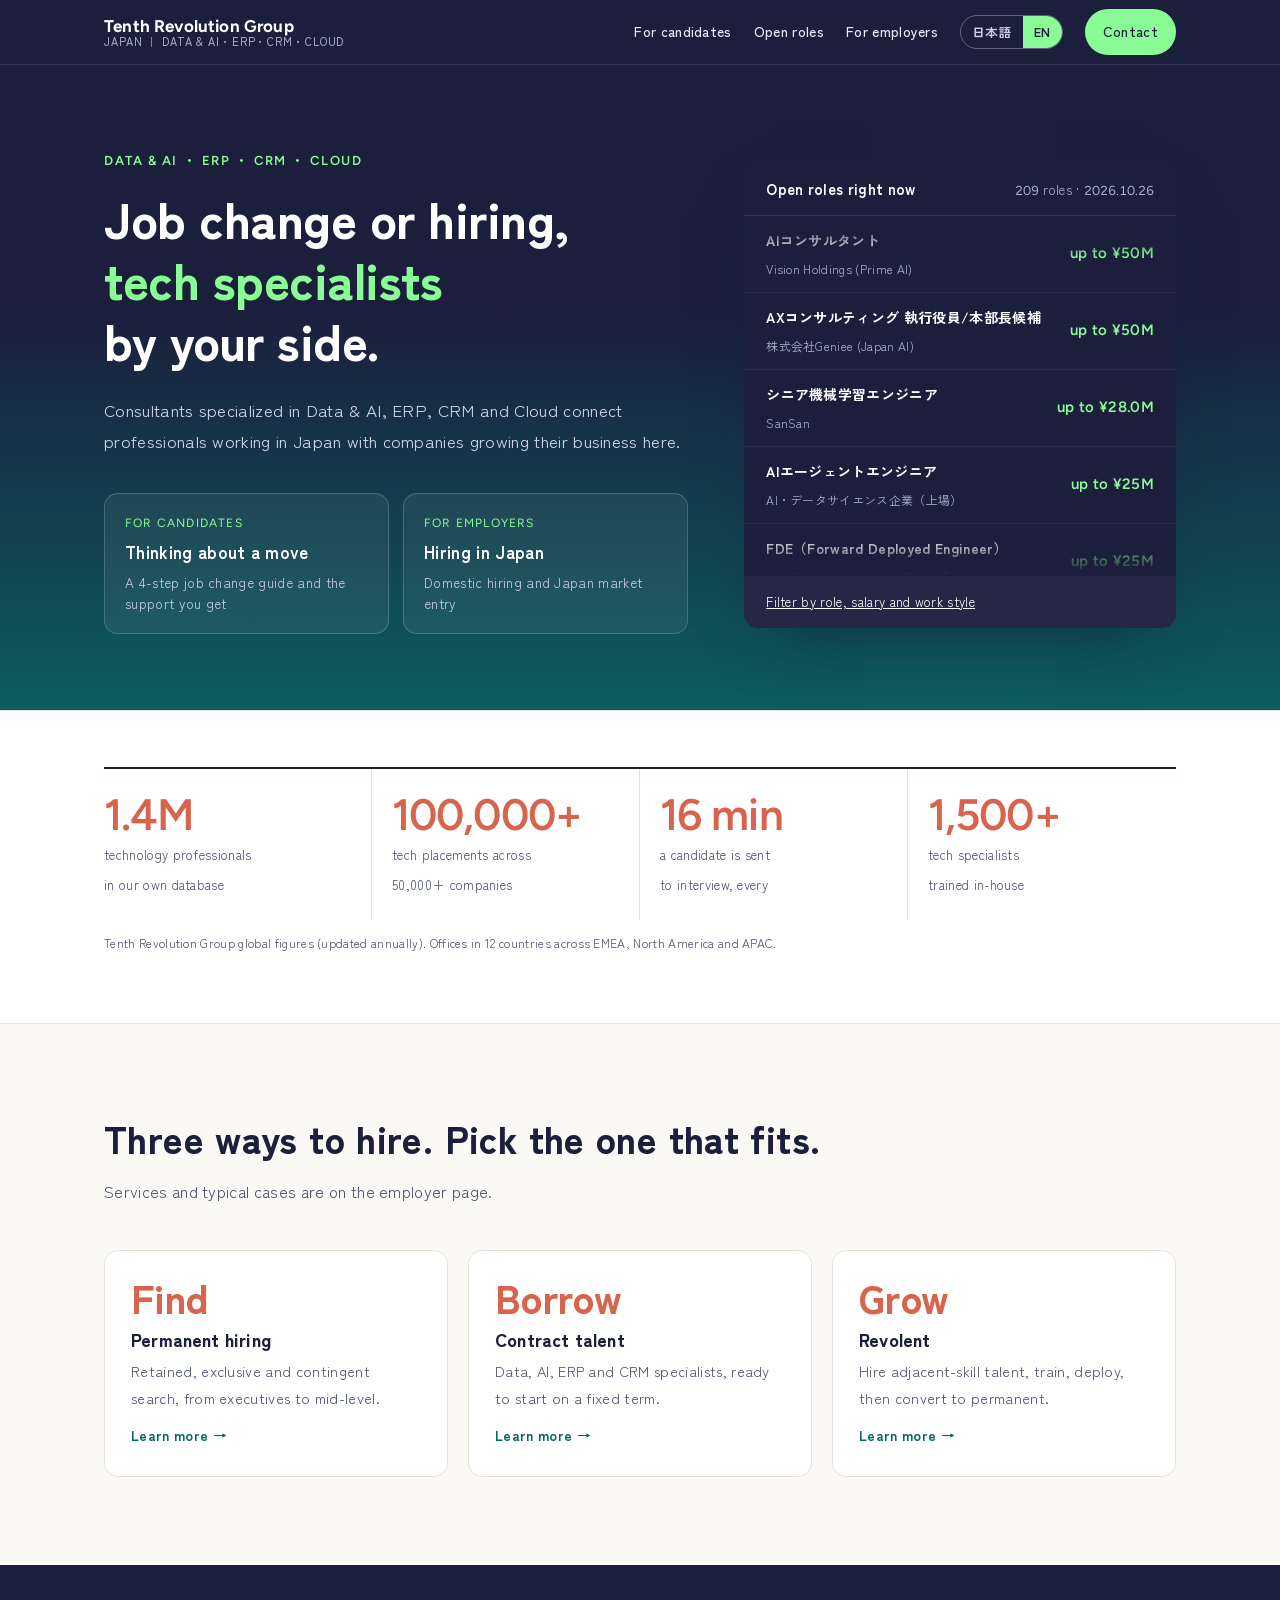
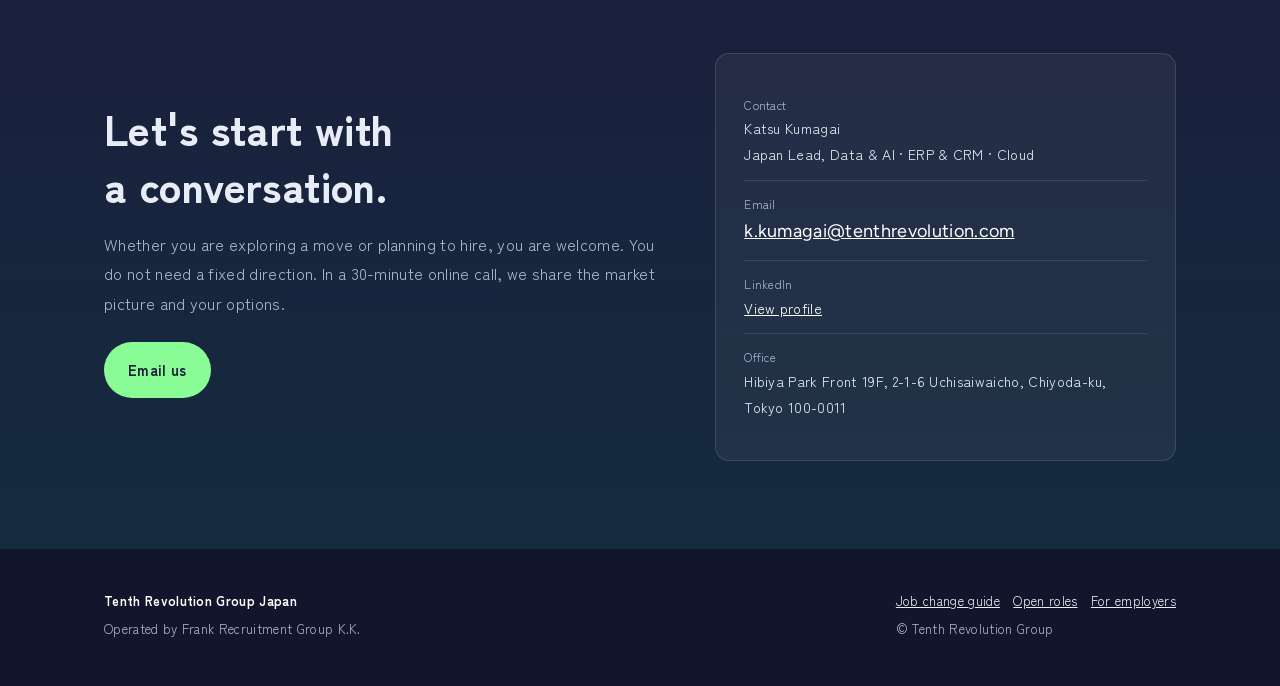
==== en/index.html @ 3174a60a "Add files via upload" ====
<!doctype html>
<html lang="en">
<head>
<meta charset="utf-8">
<meta name="viewport" content="width=device-width,initial-scale=1">
<title>Tenth Revolution Group Japan | Data & AI, ERP, CRM, Cloud hiring and careers</title>
<meta name="description" content="Career and hiring support in Data & AI, ERP, CRM and Cloud. Specialist consultants working with candidates and employers in Japan.">
<meta property="og:title" content="Tenth Revolution Group Japan | Data & AI, ERP, CRM, Cloud hiring and careers">
<meta property="og:type" content="website">
<link rel="alternate" hreflang="ja" href="../index.html">
<link rel="alternate" hreflang="en" href="index.html">
<link rel="preconnect" href="https://fonts.googleapis.com"><link rel="preconnect" href="https://fonts.gstatic.com" crossorigin>
<link href="https://fonts.googleapis.com/css2?family=Figtree:wght@500;600;700&family=Zen+Kaku+Gothic+New:wght@400;500;700;900&display=swap" rel="stylesheet">
<link rel="stylesheet" href="../assets/style.css">
</head>
<body>
<a class="skip" href="#main">Skip to content</a>

<header class="site-head">
  <div class="wrap">
    <a class="brand" href="index.html"><span>Tenth Revolution Group</span><small>JAPAN ｜ DATA &amp; AI・ERP・CRM・CLOUD</small></a>
    <button class="menu-toggle" aria-expanded="false" aria-controls="nav">Menu</button>
    <nav class="nav" id="nav">
      <a href="job-change.html">For candidates</a>
      <a href="jobs.html">Open roles</a>
      <a href="hiring.html">For employers</a>
      <span class="lang" role="group" aria-label="Language"><a href="../index.html" hreflang="ja" lang="ja">日本語</a><a href="index.html" hreflang="en" lang="en" class="on">EN</a></span>
      <a class="btn btn-primary btn-sm" href="#contact">Contact</a>
    </nav>
  </div>
</header>

<main id="main">

<!-- HERO -->
<section class="hero">
  <div class="wrap">
    <div>
      <p class="eyebrow">DATA &amp; AI ・ ERP ・ CRM ・ CLOUD</p>
      <h1><span class="line">Job change or hiring,</span><span class="line"><em>tech specialists</em></span><span class="line">by your side.</span></h1>
      <p class="lead">Consultants specialized in Data &amp; AI, ERP, CRM and Cloud connect professionals working in Japan with companies growing their business here.</p>
      <div class="doors">
        <a class="door" href="job-change.html"><small>FOR CANDIDATES</small><b>Thinking about a move</b><span>A 4-step job change guide and the support you get</span></a>
        <a class="door" href="hiring.html"><small>FOR EMPLOYERS</small><b>Hiring in Japan</b><span>Domestic hiring and Japan market entry</span></a>
      </div>
    </div>

    <aside class="ticker" aria-label="A selection of current open roles">
      <div class="ticker-head"><strong>Open roles right now</strong><span><span class="num" data-count="all">—</span> roles · <span class="num" data-updated>—</span></span></div>
      <div class="ticker-window"><ul class="ticker-list" id="ticker-list"></ul></div>
      <div class="ticker-foot"><a href="jobs.html">Filter by role, salary and work style</a></div>
    </aside>
  </div>
</section>

<!-- STATS -->
<section class="band" style="padding:56px 0">
  <div class="wrap">
    <div class="stats">
      <div class="stat"><b>1.4M</b><span>technology professionals<br>in our own database</span></div>
      <div class="stat"><b>100,000+</b><span>tech placements across<br>50,000+ companies</span></div>
      <div class="stat"><b>16 min</b><span>a candidate is sent<br>to interview, every</span></div>
      <div class="stat"><b>1,500+</b><span>tech specialists<br>trained in-house</span></div>
    </div>
    <p class="stats-note">Tenth Revolution Group global figures (updated annually). Offices in 12 countries across EMEA, North America and APAC.</p>
  </div>
</section>

<!-- TEASERS -->
<section>
  <div class="wrap">
    <div class="sec-head">
      <h2>Three ways to hire. Pick the one that fits.</h2>
      <p>Services and typical cases are on the employer page.</p>
    </div>
    <div class="teasers">
      <a class="teaser" href="hiring.html#svc-perm"><div class="verb" aria-hidden="true">Find</div><h3>Permanent hiring</h3><p>Retained, exclusive and contingent search, from executives to mid-level.</p><span class="more">Learn more →</span></a>
      <a class="teaser" href="hiring.html#svc-contract"><div class="verb" aria-hidden="true">Borrow</div><h3>Contract talent</h3><p>Data, AI, ERP and CRM specialists, ready to start on a fixed term.</p><span class="more">Learn more →</span></a>
      <a class="teaser" href="hiring.html#revolent"><div class="verb" aria-hidden="true">Grow</div><h3>Revolent</h3><p>Hire adjacent-skill talent, train, deploy, then convert to permanent.</p><span class="more">Learn more →</span></a>
    </div>
  </div>
</section>

<!-- CONTACT -->
<section class="dark" id="contact">
  <div class="wrap contact">
    <div>
      <h2>Let's start with a conversation.</h2>
      <p class="muted" style="margin-top:16px">Whether you are exploring a move or planning to hire, you are welcome. You do not need a fixed direction. In a 30-minute online call, we share the market picture and your options.</p>
      <p style="margin-top:24px;display:flex;gap:12px;flex-wrap:wrap">
        <a class="btn btn-primary" href="#" data-mail="Inquiry">Email us</a>
        <span data-booking-wrap><a class="btn btn-ghost" href="#" data-booking>Book a call</a></span>
      </p>
    </div>
    <div class="contact-box">
      <div class="row"><span>Contact</span>Katsu Kumagai<br>Japan Lead, Data &amp; AI · ERP &amp; CRM · Cloud</div>
      <div class="row"><span>Email</span><a class="mail" href="#" data-mail=""></a></div>
      <div class="row"><span>LinkedIn</span><a href="#" data-linkedin target="_blank" rel="noopener">View profile</a></div>
      <div class="row"><span>Office</span>Hibiya Park Front 19F, 2-1-6 Uchisaiwaicho, Chiyoda-ku, Tokyo 100-0011</div>
    </div>
  </div>
</section>
</main>

<footer class="site-foot">
  <div class="wrap">
    <div>
      <p><strong style="color:#fff">Tenth Revolution Group Japan</strong></p>
      <p>Operated by Frank Recruitment Group K.K.</p>
    </div>
    <div>
      <p><a href="job-change.html">Job change guide</a>　<a href="jobs.html">Open roles</a>　<a href="hiring.html">For employers</a></p>
      <p>© Tenth Revolution Group</p>
    </div>
  </div>
</footer>

<script src="../data/jobs.js"></script>
<script src="../assets/data-loader.js"></script>
<script src="../assets/site.js"></script>

</body>
</html>
---- assets/style.css ----
/* ===== Tokens ===== */
:root{
  --ink:#1B1F3C;        /* 本文・見出し（Tenth Revolution ネイビー） */
  --ink-2:#4F5470;      /* 補足テキスト */
  --line:#E6E2D9;       /* 罫線 */
  --paper:#FAF9F5;      /* 背景（クリーム） */
  --card:#FFFFFF;
  --teal:#036765;       /* アクション・リンク（明るい背景用） */
  --teal-deep:#024B4A;
  --teal-soft:#E3F1EF;
  --mint:#8AFC96;       /* 濃色背景のアクセント */
  --coral:#D8644D;      /* 数字・強調（大きい文字用） */
  --coral-deep:#B3472F; /* 小さい文字用 */
  --coral-soft:#F8E4DE;
  --night:#1B1F3C;      /* 濃色セクション */
  --radius-s:6px;
  --radius-l:14px;
  --wrap:1120px;
  --jp:"Zen Kaku Gothic New",system-ui,"Hiragino Sans","Noto Sans JP",sans-serif;
  --num:"Figtree","Zen Kaku Gothic New",system-ui,sans-serif;
}
*{box-sizing:border-box}
html{scroll-behavior:smooth}
body{margin:0;background:var(--paper);color:var(--ink);font-family:var(--jp);font-size:16px;line-height:1.85;letter-spacing:.02em;-webkit-font-smoothing:antialiased}
img{max-width:100%}
a{color:var(--teal)}
a:focus-visible,button:focus-visible,input:focus-visible,select:focus-visible,summary:focus-visible{outline:3px solid var(--teal);outline-offset:2px;border-radius:4px}
.wrap{max-width:var(--wrap);margin:0 auto;padding:0 24px}
.num{font-family:var(--num);font-feature-settings:"tnum";letter-spacing:0}
h1,h2,h3{line-height:1.35;letter-spacing:.01em;margin:0}
p{margin:0 0 1em}
.muted{color:var(--ink-2)}
.skip{position:absolute;left:-999px}.skip:focus{left:16px;top:16px;background:#fff;padding:8px 12px;z-index:99}

/* ===== Header ===== */
.site-head{position:sticky;top:0;z-index:40;background:rgba(244,246,248,.92);backdrop-filter:blur(8px);border-bottom:1px solid var(--line)}
.site-head .wrap{display:flex;align-items:center;gap:24px;height:64px}
.brand{display:flex;flex-direction:column;line-height:1.1;text-decoration:none;color:var(--ink);font-weight:700}
.brand span{font-family:var(--num);font-size:17px;letter-spacing:.01em}
.brand small{font-size:11px;color:var(--ink-2);font-weight:500;letter-spacing:.08em}
.nav{display:flex;gap:22px;margin-left:auto;align-items:center}
.nav a{color:var(--ink);text-decoration:none;font-size:14px;font-weight:500}
.nav a:hover{color:var(--teal)}
.nav a[aria-current="page"]{color:var(--teal);font-weight:700}
.btn{display:inline-flex;align-items:center;justify-content:center;gap:8px;padding:12px 22px;border-radius:999px;font-weight:700;font-size:15px;text-decoration:none;border:2px solid transparent;cursor:pointer;font-family:var(--jp);transition:background .15s,color .15s}
.btn-primary{background:var(--teal);color:#fff}
.btn-primary:hover{background:var(--teal-deep)}
.btn-ghost{border-color:var(--ink);color:var(--ink);background:transparent}
.btn-ghost:hover{background:var(--ink);color:#fff}
.btn-sm{padding:8px 16px;font-size:14px}
.menu-toggle{display:none;white-space:nowrap;margin-left:auto;background:none;border:1px solid var(--line);border-radius:8px;padding:6px 10px;font:inherit;font-size:14px}
@media (max-width:820px){
  .menu-toggle{display:block}
  .nav{display:none;position:absolute;top:64px;left:0;right:0;background:var(--paper);flex-direction:column;align-items:flex-start;padding:16px 24px 24px;border-bottom:1px solid var(--line);gap:14px}
  .nav.open{display:flex}
}

/* ===== Hero ===== */
.hero{padding:72px 0 56px}
.hero .wrap{display:grid;grid-template-columns:1.15fr .85fr;gap:56px;align-items:center}
.hero h1{font-size:clamp(34px,5.2vw,60px);font-weight:900;letter-spacing:-.01em;line-height:1.22}
.hero h1 .line{display:block}
.hero .lead{font-size:17px;color:var(--ink-2);max-width:34em;margin:24px 0 32px}
.hero .cta{display:flex;gap:12px;flex-wrap:wrap}
.hero-verbs{display:flex;gap:10px;margin-top:36px;flex-wrap:wrap}
.hero-verbs a{display:flex;gap:10px;align-items:baseline;text-decoration:none;color:var(--ink);border:1px solid var(--line);background:var(--card);padding:10px 14px;border-radius:var(--radius-s);font-size:14px}
.hero-verbs a b{font-size:18px}
.hero-verbs a:hover{border-color:var(--teal)}

/* Ticker: 実データの求人を流す */
.ticker{background:var(--night);color:#E8ECF5;border-radius:var(--radius-l);padding:20px 0 0;overflow:hidden;box-shadow:0 30px 60px -30px rgba(15,26,51,.55)}
.ticker-head{display:flex;justify-content:space-between;align-items:baseline;padding:0 22px 12px;font-size:13px;color:#A9B4CC;border-bottom:1px solid rgba(255,255,255,.08)}
.ticker-head strong{color:#fff;font-size:15px}
.ticker-window{height:360px;overflow:hidden;position:relative;mask-image:linear-gradient(to bottom,transparent,#000 12%,#000 88%,transparent)}
.ticker-list{list-style:none;margin:0;padding:0;animation:scrollUp 60s linear infinite}
.ticker:hover .ticker-list{animation-play-state:paused}
.ticker-list li{display:grid;grid-template-columns:1fr auto;gap:4px 16px;padding:12px 22px;border-bottom:1px solid rgba(255,255,255,.06)}
.ticker-list .t-title{font-size:14px;font-weight:700;color:#fff;white-space:nowrap;overflow:hidden;text-overflow:ellipsis}
.ticker-list .t-co{font-size:12px;color:#A9B4CC;white-space:nowrap;overflow:hidden;text-overflow:ellipsis}
.ticker-list .t-sal{grid-row:1/3;grid-column:2;align-self:center;font-family:var(--num);font-weight:600;color:var(--mint);font-size:15px;text-align:right}
.ticker-foot{padding:14px 22px;font-size:13px;background:rgba(255,255,255,.04)}
.ticker-foot a{color:#fff}
@keyframes scrollUp{from{transform:translateY(0)}to{transform:translateY(-50%)}}
@media (prefers-reduced-motion:reduce){.ticker-list{animation:none}.ticker-window{overflow-y:auto}}
@media (max-width:900px){.hero .wrap{grid-template-columns:1fr;gap:40px}.ticker-window{height:280px}}

/* ===== Sections ===== */
section{padding:88px 0}
.sec-head{max-width:720px;margin-bottom:44px}
.sec-head h2{font-size:clamp(26px,3.4vw,38px);font-weight:900}
.sec-head p{color:var(--ink-2);margin-top:14px}
.band{background:var(--card);border-top:1px solid var(--line);border-bottom:1px solid var(--line)}
.dark{background:var(--night);color:#E8ECF5}
.dark .sec-head p,.dark .muted{color:#A9B4CC}
.dark a{color:#fff}

/* Stats strip (会社資料の数値) */
.stats{display:grid;grid-template-columns:repeat(4,1fr);border-top:2px solid var(--ink)}
.stat{padding:22px 20px 22px 0;border-right:1px solid var(--line)}
.stat + .stat{padding-left:20px}
.stat:last-child{border-right:0}
.stat b{display:block;font-family:var(--num);font-size:clamp(30px,3.6vw,44px);font-weight:600;line-height:1.1;letter-spacing:-.02em}
.stat span{font-size:13px;color:var(--ink-2)}
.stats-note{font-size:12px;color:var(--ink-2);margin-top:12px}
@media (max-width:720px){.stats{grid-template-columns:1fr 1fr}.stat:nth-child(2){border-right:0}.stat:nth-child(3){padding-left:0}.stat{border-bottom:1px solid var(--line)}}

/* Services: 3つの動詞 */
.services{display:grid;grid-template-columns:repeat(3,1fr);gap:0;border:1px solid var(--line);border-radius:var(--radius-l);background:var(--card);overflow:hidden}
.svc{padding:34px 30px 30px;border-right:1px solid var(--line);display:flex;flex-direction:column}
.svc:last-child{border-right:0}
.svc .verb{font-size:56px;font-weight:900;line-height:1;color:var(--teal);margin-bottom:18px}
.svc h3{font-size:21px;font-weight:900;margin-bottom:4px}
.svc .en{font-family:var(--num);font-size:13px;color:var(--ink-2);margin-bottom:16px}
.svc ul{list-style:none;padding:0;margin:0 0 20px;border-top:1px solid var(--line)}
.svc li{padding:10px 0;border-bottom:1px solid var(--line);font-size:14.5px;line-height:1.6}
.svc li b{display:block;font-size:15px}
.svc .fit{margin-top:auto;font-size:13.5px;background:var(--paper);padding:12px 14px;border-radius:var(--radius-s)}
.svc .fit strong{display:block;font-size:12px;color:var(--ink-2);font-weight:700;margin-bottom:2px}
.sow{margin-top:20px;display:flex;justify-content:space-between;align-items:center;gap:24px;flex-wrap:wrap;padding:22px 28px;border-radius:var(--radius-l);border:1px dashed var(--ink-2)}
.sow h3{font-size:18px;font-weight:900}
.sow p{margin:4px 0 0;font-size:14.5px;color:var(--ink-2)}
@media (max-width:900px){.services{grid-template-columns:1fr}.svc{border-right:0;border-bottom:1px solid var(--line)}.svc:last-child{border-bottom:0}}

/* Focus roles */
.roles{display:grid;grid-template-columns:repeat(auto-fit,minmax(240px,1fr));gap:1px;background:var(--line);border:1px solid var(--line);border-radius:var(--radius-l);overflow:hidden}
.role{background:var(--card);padding:24px;text-decoration:none;color:var(--ink);display:flex;flex-direction:column;gap:6px}
.role:hover{background:#FDFCF9}
.role h3{font-size:17px;font-weight:700}
.role p{font-size:14px;color:var(--ink-2);margin:0}
.role .meta{margin-top:auto;padding-top:12px;display:flex;justify-content:space-between;font-size:13px;color:var(--ink-2)}
.role .meta b{font-family:var(--num);color:var(--ink);font-size:15px}
.role.lead{background:var(--night);color:#fff;grid-column:span 2}
.role.lead p,.role.lead .meta{color:#A9B4CC}
.role.lead .meta b{color:var(--mint)}
.role.lead h3{font-size:22px}
@media (max-width:600px){.role.lead{grid-column:auto}}

/* Revolent */
.rev-grid{display:grid;grid-template-columns:1fr 1fr;gap:56px;align-items:start}
.steps{list-style:none;padding:0;margin:0;counter-reset:s}
.steps li{position:relative;padding:0 0 26px 64px;counter-increment:s}
.steps li::before{content:counter(s);position:absolute;left:0;top:-2px;width:42px;height:42px;border-radius:50%;border:2px solid var(--mint);color:var(--mint);font-family:var(--num);font-weight:600;font-size:18px;display:grid;place-items:center}
.steps li:not(:last-child)::after{content:"";position:absolute;left:20px;top:44px;bottom:6px;width:2px;background:rgba(138,252,150,.35)}
.steps h3{font-size:19px;font-weight:900;color:#fff}
.steps h3 small{font-family:var(--num);font-size:12px;color:#A9B4CC;font-weight:500;margin-left:8px;letter-spacing:.06em}
.steps p{margin:6px 0 0;font-size:14.5px;color:#C9D1E3}
.tabs{display:flex;gap:6px;flex-wrap:wrap;margin-bottom:14px}
.tabs button{font:inherit;font-size:14px;padding:8px 14px;border-radius:999px;border:1px solid rgba(255,255,255,.25);background:transparent;color:#E8ECF5;cursor:pointer}
.tabs button[aria-selected="true"]{background:var(--mint);color:var(--night);border-color:var(--mint);font-weight:700}
.platform{background:rgba(255,255,255,.05);border:1px solid rgba(255,255,255,.1);border-radius:var(--radius-l);padding:24px}
.platform .from{font-size:13px;color:#A9B4CC;margin-bottom:6px}
.platform .from b{color:#fff;font-weight:500}
.platform .arrow{font-size:13px;color:var(--mint);margin:10px 0}
.platform .to{font-size:20px;font-weight:900;color:#fff}
.platform .certs{display:flex;flex-wrap:wrap;gap:6px;margin-top:14px}
.platform .certs span{font-family:var(--num);font-size:12.5px;padding:3px 9px;border-radius:4px;background:rgba(138,252,150,.14);color:#CFF9D4}
.rev-terms{margin-top:22px;display:grid;grid-template-columns:1fr 1fr;gap:12px;font-size:14px}
.rev-terms div{border-top:1px solid rgba(255,255,255,.15);padding-top:10px}
.rev-terms b{display:block;color:#fff;font-size:15px}
.rev-stats{display:grid;grid-template-columns:repeat(5,1fr);margin-top:56px;border-top:1px solid rgba(255,255,255,.18)}
.rev-stats div{padding:18px 12px 0 0}
.rev-stats b{display:block;font-family:var(--num);font-size:32px;font-weight:600;color:var(--mint);line-height:1.1}
.rev-stats span{font-size:12.5px;color:#A9B4CC}
@media (max-width:900px){.rev-grid{grid-template-columns:1fr;gap:36px}.rev-stats{grid-template-columns:repeat(3,1fr);row-gap:16px}}

/* Patterns (ケース) */
.patterns{display:grid;grid-template-columns:1fr 1fr;gap:20px}
.pattern{background:var(--card);border:1px solid var(--line);border-radius:var(--radius-l);padding:28px}
.pattern .who{font-size:13px;color:var(--ink-2)}
.pattern h3{font-size:19px;font-weight:900;margin:6px 0 16px}
.pattern dl{margin:0;display:grid;grid-template-columns:5.5em 1fr;gap:8px 12px;font-size:14.5px;line-height:1.65}
.pattern dt{font-weight:700;color:var(--ink-2)}
.pattern dd{margin:0}
.pattern .model{display:inline-block;margin-top:18px;font-size:13px;font-weight:700;color:var(--teal);background:var(--teal-soft);padding:4px 10px;border-radius:4px}
@media (max-width:820px){.patterns{grid-template-columns:1fr}}

/* Process */
.process{list-style:none;padding:0;margin:0;display:grid;grid-template-columns:repeat(5,1fr);gap:0;counter-reset:p;border-top:2px solid var(--ink)}
.process li{counter-increment:p;padding:18px 18px 0 0}
.process li::before{content:counter(p,decimal-leading-zero);font-family:var(--num);font-weight:600;color:var(--teal);font-size:14px;display:block;margin-bottom:6px}
.process h3{font-size:16px;font-weight:900;margin-bottom:6px}
.process p{font-size:13.5px;color:var(--ink-2);line-height:1.7}
@media (max-width:820px){.process{grid-template-columns:1fr 1fr;row-gap:12px}}

/* Candidates */
.cand{display:grid;grid-template-columns:1fr 1fr;gap:48px;align-items:start}
.checks{list-style:none;padding:0;margin:0}
.checks li{padding:14px 0 14px 34px;border-bottom:1px solid var(--line);position:relative;font-size:15px}
.checks li::before{content:"";position:absolute;left:4px;top:21px;width:14px;height:8px;border-left:2.5px solid var(--teal);border-bottom:2.5px solid var(--teal);transform:rotate(-45deg)}
.checks b{display:block}
@media (max-width:820px){.cand{grid-template-columns:1fr}}

/* Contact */
.contact{display:grid;grid-template-columns:1.1fr .9fr;gap:48px;align-items:center}
.contact h2{font-size:clamp(28px,3.6vw,42px);font-weight:900}
.contact-box{background:rgba(255,255,255,.05);border:1px solid rgba(255,255,255,.12);border-radius:var(--radius-l);padding:28px}
.contact-box a.mail{font-family:var(--num);font-size:18px;word-break:break-all}
.contact-box .row{padding:12px 0;border-bottom:1px solid rgba(255,255,255,.1);font-size:14px}
.contact-box .row:last-child{border-bottom:0}
.contact-box .row span{display:block;color:#A9B4CC;font-size:12px}
@media (max-width:820px){.contact{grid-template-columns:1fr}}

/* Footer */
.site-foot{background:#12152B;color:#A9B4CC;font-size:13px;padding:40px 0}
.site-foot .wrap{display:flex;justify-content:space-between;gap:24px;flex-wrap:wrap}
.site-foot a{color:#E8ECF5}
.site-foot p{margin:0 0 4px}

/* ===== Jobs page ===== */
.jobs-hero{padding-top:52px;padding-bottom:28px}
.jobs-hero h1{font-size:clamp(28px,4vw,44px);font-weight:900}
.jobs-hero p{color:var(--ink-2);max-width:44em;margin-top:12px}
.jobs-summary{display:flex;gap:28px;flex-wrap:wrap;margin-top:22px;font-size:13px;color:var(--ink-2)}
.jobs-summary b{display:block;font-family:var(--num);font-size:28px;color:var(--ink);font-weight:600;line-height:1.1}
.filters{position:sticky;top:64px;z-index:30;background:var(--paper);border-top:1px solid var(--line);border-bottom:1px solid var(--line);padding:14px 0}
.filters .wrap{display:flex;flex-direction:column;gap:12px}
.f-row{display:flex;gap:10px;flex-wrap:wrap;align-items:center}
.f-search{flex:1 1 280px;position:relative}
.f-search input{width:100%;font:inherit;font-size:15px;padding:10px 14px;border:1px solid var(--line);border-radius:var(--radius-s);background:var(--card)}
.f-row select{font:inherit;font-size:14px;padding:9px 10px;border:1px solid var(--line);border-radius:var(--radius-s);background:var(--card);color:var(--ink)}
.f-salary{display:flex;align-items:center;gap:8px;font-size:14px;white-space:nowrap}
.f-salary input{width:140px;accent-color:var(--teal)}
.chips{display:flex;gap:6px;overflow-x:auto;padding-bottom:2px;scrollbar-width:thin}
.chip{font:inherit;font-size:13.5px;white-space:nowrap;padding:6px 12px;border-radius:999px;border:1px solid var(--line);background:var(--card);color:var(--ink);cursor:pointer}
.chip[aria-pressed="true"]{background:var(--ink);color:#fff;border-color:var(--ink)}
.chip .c{font-family:var(--num);opacity:.6;margin-left:4px}
.f-reset{font:inherit;font-size:13px;background:none;border:0;color:var(--teal);text-decoration:underline;cursor:pointer;padding:4px}
.result-bar{display:flex;justify-content:space-between;align-items:center;padding:20px 0 10px;font-size:14px;color:var(--ink-2)}
.result-bar b{font-family:var(--num);color:var(--ink);font-size:18px}
.job-list{list-style:none;margin:0 0 64px;padding:0;background:var(--card);border:1px solid var(--line);border-radius:var(--radius-l);overflow:hidden}
.job{border-bottom:1px solid var(--line)}
.job:last-child{border-bottom:0}
.job details > summary{list-style:none;display:grid;grid-template-columns:1fr 180px;gap:6px 24px;padding:18px 22px;cursor:pointer}
.job details > summary::-webkit-details-marker{display:none}
.job details[open] > summary{background:#FDFCF9}
.job .j-title{font-weight:700;font-size:16px;line-height:1.5}
.job .j-co{font-size:13.5px;color:var(--ink-2)}
.job .j-co .conf{font-size:11.5px;border:1px solid var(--ink-2);border-radius:3px;padding:0 5px;margin-left:6px}
.job .j-tags{display:flex;gap:6px;flex-wrap:wrap;margin-top:6px}
.job .j-tags span{font-size:12px;padding:2px 8px;border-radius:4px;background:var(--paper);color:var(--ink-2)}
.job .j-tags span.cat{background:var(--teal-soft);color:var(--teal-deep)}
.job .j-sal{grid-column:2;grid-row:1/4;align-self:center;text-align:right}
.job .j-sal b{font-family:var(--num);font-size:20px;font-weight:600}
.job .j-sal small{font-size:12px;color:var(--ink-2)}
.job .bar{height:6px;border-radius:3px;background:var(--coral-soft);margin-top:6px;overflow:hidden}
.job .bar i{display:block;height:100%;background:var(--coral)}
.job .j-body{padding:0 22px 20px;display:flex;justify-content:space-between;gap:24px;flex-wrap:wrap;align-items:flex-end;background:#FDFCF9}
.job .j-body p{margin:0;font-size:14px;color:var(--ink-2);max-width:46em}
.empty{padding:48px 22px;text-align:center;color:var(--ink-2)}
@media (max-width:640px){.job details > summary{grid-template-columns:1fr}.job .j-sal{grid-column:1;grid-row:auto;text-align:left}.job .bar{max-width:180px}.filters{position:static}}

/* ===== Legal page ===== */
.legal{padding-top:56px;padding-bottom:88px}
.legal h1{font-size:32px;font-weight:900;margin-bottom:24px}
.legal h2{font-size:20px;font-weight:900;margin:40px 0 12px}
.legal table{width:100%;border-collapse:collapse;background:var(--card);font-size:14.5px}
.legal th,.legal td{border:1px solid var(--line);padding:12px 14px;text-align:left;vertical-align:top}
.legal th{width:32%;background:#F4F1EA;font-weight:700}
.todo{background:#FFF4D6;color:#7A4B00;padding:1px 6px;border-radius:3px;font-weight:700}

@media (max-width:640px){
  .brand small{display:none}
  .f-row select,.f-salary{flex:1 1 calc(50% - 5px)}
  .f-salary input{width:auto;flex:1}
  .jobs-summary{gap:18px}
}

/* ==========================================================
   Theme v2 — tenthrevolution.com の配色に合わせた上書き
   navy #1B1F3C / teal #036765 / mint #8AFC96 / coral #D8644D / cream #FAF9F5
   ========================================================== */
.site-head{background:var(--night);border-bottom:1px solid rgba(255,255,255,.08);backdrop-filter:none}
.brand{color:#fff}
.brand small{color:#9FA6C8}
.nav a{color:#E8EBF7}
.nav a:hover,.nav a[aria-current="page"]{color:var(--mint)}
.menu-toggle{color:#fff;border-color:rgba(255,255,255,.3)}
@media (max-width:820px){.nav{background:var(--night);border-bottom:1px solid rgba(255,255,255,.1)}}
.btn-primary:hover{background:var(--teal-deep)}
.site-head .btn-primary,.dark .btn-primary,.hero .btn-primary,.page-hero .btn-primary{background:var(--mint);color:var(--night)}
.site-head .btn-primary:hover,.dark .btn-primary:hover,.hero .btn-primary:hover,.page-hero .btn-primary:hover{background:#B4FFBC}
.hero .btn-ghost,.page-hero .btn-ghost,.dark .btn-ghost{border-color:rgba(255,255,255,.7);color:#fff}
.hero .btn-ghost:hover,.page-hero .btn-ghost:hover,.dark .btn-ghost:hover{background:#fff;color:var(--night)}
.dark{background:linear-gradient(180deg,var(--night) 0%,#142B3F 100%)}
.dark a:not(.btn){color:#fff}

/* Hero */
.hero{background:linear-gradient(180deg,var(--night) 0%,var(--night) 38%,#0C5D5E 100%);color:#fff;padding:84px 0 76px}
.hero h1{font-size:clamp(32px,4.8vw,54px)}
.hero h1 em,.page-hero h1 em{font-style:normal;color:var(--mint)}
.hero .eyebrow,.page-hero .eyebrow{font-family:var(--num);font-size:13px;font-weight:600;letter-spacing:.12em;color:var(--mint);margin:0 0 14px}
.hero .lead{color:#D5D9EE}
.doors{display:grid;grid-template-columns:1fr 1fr;gap:14px;margin-top:36px}
.door{display:block;text-decoration:none;color:#fff;background:rgba(255,255,255,.06);border:1px solid rgba(255,255,255,.18);border-radius:var(--radius-l);padding:18px 20px;transition:border-color .15s,background .15s}
.door:hover{border-color:var(--mint);background:rgba(255,255,255,.1)}
.door small{display:block;font-family:var(--num);font-size:12px;letter-spacing:.1em;color:var(--mint)}
.door b{display:block;font-size:17px;margin:2px 0 4px}
.door span{display:block;font-size:13.5px;color:#C9CEE6;line-height:1.6}
@media (max-width:560px){.doors{grid-template-columns:1fr}}

/* Stats */
.stat b{color:var(--coral)}
.stats{border-top-color:var(--ink)}
.svc .verb{color:var(--coral)}
.process li::before{color:var(--coral-deep)}

/* Light-section teaser (landing) */
.teasers{display:grid;grid-template-columns:repeat(3,1fr);gap:20px}
.teaser{background:var(--card);border:1px solid var(--line);border-radius:var(--radius-l);padding:26px;text-decoration:none;color:var(--ink);display:block}
.teaser:hover{border-color:var(--teal)}
.teaser .verb{font-size:40px;font-weight:900;color:var(--coral);line-height:1}
.teaser h3{font-size:18px;font-weight:900;margin:10px 0 6px}
.teaser p{font-size:14.5px;color:var(--ink-2);margin:0}
.teaser .more{display:inline-block;margin-top:12px;font-size:14px;font-weight:700;color:var(--teal)}
@media (max-width:820px){.teasers{grid-template-columns:1fr}}

/* ===== Job-change guide page ===== */
.page-hero{background:linear-gradient(180deg,var(--night) 0%,#0C5D5E 190%);color:#fff;padding:64px 0 48px}
.page-hero h1{font-size:clamp(30px,4.4vw,48px);font-weight:900;line-height:1.25;max-width:20em}
.page-hero .lead{color:#D5D9EE;max-width:40em;margin:18px 0 0;font-size:17px}
.byline{margin:22px 0 0;font-size:13.5px;color:#B9BFDB}
.byline b{color:#fff}
.page-hero .cta{display:flex;gap:12px;flex-wrap:wrap;margin-top:28px}
.anchors{position:sticky;top:64px;z-index:30;background:var(--paper);border-bottom:1px solid var(--line)}
.anchors .wrap{display:flex;gap:8px;overflow-x:auto;padding-top:10px;padding-bottom:10px;scrollbar-width:thin}
.anchors a{white-space:nowrap;font-size:13.5px;text-decoration:none;color:var(--ink);padding:6px 12px;border-radius:999px;border:1px solid var(--line);background:var(--card)}
.anchors a:hover{border-color:var(--teal);color:var(--teal)}
.guide section{padding:64px 0;scroll-margin-top:120px}
.guide .sec-head{margin-bottom:28px}
.benefits{display:grid;grid-template-columns:repeat(3,1fr);gap:16px}
.benefit{background:var(--card);border:1px solid var(--line);border-radius:var(--radius-l);padding:22px}
.benefit b{display:block;font-size:16px;margin-bottom:4px}
.benefit p{margin:0;font-size:14px;color:var(--ink-2);line-height:1.7}
.benefit .tag{display:block;font-family:var(--num);font-size:12px;font-weight:600;letter-spacing:.08em;color:var(--coral-deep);margin-bottom:6px}
@media (max-width:820px){.benefits{grid-template-columns:1fr}}
.timeline{display:grid;grid-template-columns:2fr 4fr 3fr;gap:6px;margin-top:8px}
.tl{border-radius:var(--radius-s);padding:14px 16px;color:#fff;font-size:13.5px;line-height:1.55}
.tl b{display:block;font-size:15px}
.tl i{font-style:normal;font-family:var(--num);font-size:13px;opacity:.85}
.tl:nth-child(1){background:var(--night)}.tl:nth-child(2){background:var(--teal)}.tl:nth-child(3){background:var(--coral-deep)}
.timeline-note{font-size:13px;color:var(--ink-2);margin-top:10px}
@media (max-width:720px){.timeline{grid-template-columns:1fr}}
.stepx .wrap{border-top:2px solid var(--ink);padding-top:32px}
.stepx .sh{display:flex;gap:16px;align-items:center;margin-bottom:8px}
.stepx .badge{flex:none;width:52px;height:52px;border-radius:50%;background:var(--teal);color:#fff;display:grid;place-items:center;font-family:var(--num);font-weight:700;font-size:22px}
.stepx h2{font-size:clamp(24px,3vw,32px);font-weight:900}
.stepx .en{font-family:var(--num);font-size:12.5px;letter-spacing:.08em;color:var(--ink-2)}
.stepx .intro{max-width:46em;color:var(--ink-2);margin:10px 0 24px}
.cmp{display:grid;grid-template-columns:1fr 1fr;gap:14px;margin:10px 0 24px}
.cmp > div{border-radius:var(--radius-l);padding:18px 20px;font-size:14.5px;line-height:1.7}
.cmp .ng{background:var(--coral-soft)}.cmp .ok{background:var(--teal-soft)}
.cmp small{display:block;font-family:var(--num);font-weight:700;letter-spacing:.1em;font-size:12px;margin-bottom:4px}
.cmp .ng small{color:var(--coral-deep)}.cmp .ok small{color:var(--teal)}
@media (max-width:720px){.cmp{grid-template-columns:1fr}}
.gcard{background:var(--card);border:1px solid var(--line);border-radius:var(--radius-l);padding:22px 24px;margin:0 0 16px}
.gcard h3{font-size:17px;font-weight:900;margin-bottom:8px}
.gcard ul{margin:0;padding-left:1.2em;font-size:15px}
.gcard li{margin:4px 0}
.acc{margin:0 0 10px;background:var(--card);border:1px solid var(--line);border-radius:var(--radius-l)}
.acc summary{cursor:pointer;list-style:none;padding:16px 20px;font-weight:700;font-size:16px;display:flex;justify-content:space-between;gap:12px;align-items:center}
.acc summary::-webkit-details-marker{display:none}
.acc summary::after{content:"+";font-family:var(--num);font-size:22px;color:var(--teal);line-height:1}
.acc[open] summary::after{content:"–"}
.acc .body{padding:0 20px 18px;font-size:15px}
.acc .body ul{margin:6px 0 0;padding-left:1.2em}
.acc .body li{margin:4px 0}
.callout{background:var(--teal-soft);border-left:4px solid var(--teal);border-radius:var(--radius-s);padding:14px 18px;font-size:14.5px;margin:18px 0}
.rules{display:grid;grid-template-columns:1fr 1fr;gap:16px}
@media (max-width:820px){.rules{grid-template-columns:1fr}}
.foot-cta{background:var(--teal-soft);border-radius:var(--radius-l);padding:32px;display:flex;justify-content:space-between;gap:24px;flex-wrap:wrap;align-items:center}
.foot-cta h2{font-size:24px;font-weight:900}

h1,h2,h3{text-wrap:balance}
.hero h1{font-size:clamp(30px,4.2vw,50px)}

/* ===== Language switch ===== */
.lang{display:inline-flex;border:1px solid rgba(255,255,255,.3);border-radius:999px;overflow:hidden}
.lang a{padding:4px 11px;font-size:12.5px;font-weight:700;text-decoration:none;color:#C9CEE6}
.lang a.on{background:var(--mint);color:var(--night)}
.lang a:not(.on):hover{color:#fff}
@media (max-width:820px){.lang{align-self:flex-start}}

/* ===== Employer page: mode tabs ===== */
[hidden]{display:none!important}
.modetabs{display:grid;grid-template-columns:1fr 1fr;gap:12px;margin-top:28px;max-width:720px}
.modetabs button{font:inherit;text-align:left;cursor:pointer;color:#fff;background:rgba(255,255,255,.06);border:1px solid rgba(255,255,255,.22);border-radius:var(--radius-l);padding:14px 18px;transition:border-color .15s,background .15s}
.modetabs button small{display:block;font-family:var(--num);font-size:12px;letter-spacing:.1em;color:var(--mint)}
.modetabs button b{display:block;font-size:16px;margin-top:2px}
.modetabs button:hover{border-color:var(--mint)}
.modetabs button[aria-selected="true"]{background:rgba(138,252,150,.14);border-color:var(--mint)}
@media (max-width:560px){.modetabs{grid-template-columns:1fr}}
.page-hero .lead[hidden]{display:none}

/* Salary table */
.cur-toggle{display:flex;gap:8px;align-items:center;flex-wrap:wrap;margin-bottom:14px}
.cur-toggle button{font:inherit;font-size:13.5px;padding:6px 14px;border-radius:999px;border:1px solid var(--line);background:var(--card);cursor:pointer;color:var(--ink)}
.cur-toggle button[aria-pressed="true"]{background:var(--ink);color:#fff;border-color:var(--ink)}
.cur-note{font-size:12.5px;color:var(--ink-2)}
.tbl-wrap{overflow-x:auto;border:1px solid var(--line);border-radius:var(--radius-l);background:var(--card)}
.stbl{width:100%;border-collapse:collapse;font-size:14.5px;min-width:560px}
.stbl th,.stbl td{padding:12px 16px;text-align:left;border-bottom:1px solid var(--line)}
.stbl th{font-size:12.5px;color:var(--ink-2);font-weight:700;background:#F4F1EA}
.stbl tr:last-child td{border-bottom:0}
.stbl td.num-c{font-family:var(--num);font-weight:600}
.stbl td.top{font-family:var(--num);font-weight:700;color:var(--coral-deep)}

/* Mistake cards / budget / entity */
.mgrid{display:grid;grid-template-columns:1fr 1fr;gap:16px}
.mcard{background:var(--card);border:1px solid var(--line);border-radius:var(--radius-l);padding:22px 24px}
.band .mcard,.band .ocard{background:var(--card)}
.mcard h3{font-size:17px;font-weight:900;margin-bottom:6px}
.mcard p{font-size:14.5px;color:var(--ink-2);margin:0 0 14px}
.do{background:var(--teal-soft);border-radius:var(--radius-s);padding:10px 14px;font-size:14px;line-height:1.65}
.do small{display:block;font-family:var(--num);font-weight:700;letter-spacing:.1em;font-size:11.5px;color:var(--teal);margin-bottom:2px}
@media (max-width:820px){.mgrid{grid-template-columns:1fr}}
.blist{border-top:2px solid var(--ink)}
.blist > div{display:grid;grid-template-columns:14em 1fr;gap:8px 24px;padding:16px 0;border-bottom:1px solid var(--line)}
.blist b{font-size:15.5px}
.blist span{font-size:14.5px;color:var(--ink-2)}
@media (max-width:720px){.blist > div{grid-template-columns:1fr}}
.ogrid{display:grid;grid-template-columns:repeat(3,1fr);gap:16px}
.ocard{background:var(--card);border:1px solid var(--line);border-radius:var(--radius-l);padding:24px}
.ocard .onum{display:grid;place-items:center;width:34px;height:34px;border-radius:50%;background:var(--teal);color:#fff;font-family:var(--num);font-weight:700;margin-bottom:12px}
.ocard h3{font-size:17px;font-weight:900;margin-bottom:6px}
.ocard p{font-size:14.5px;color:var(--ink-2);margin:0 0 14px}
@media (max-width:900px){.ogrid{grid-template-columns:1fr}}
.pattern[hidden]{display:none}
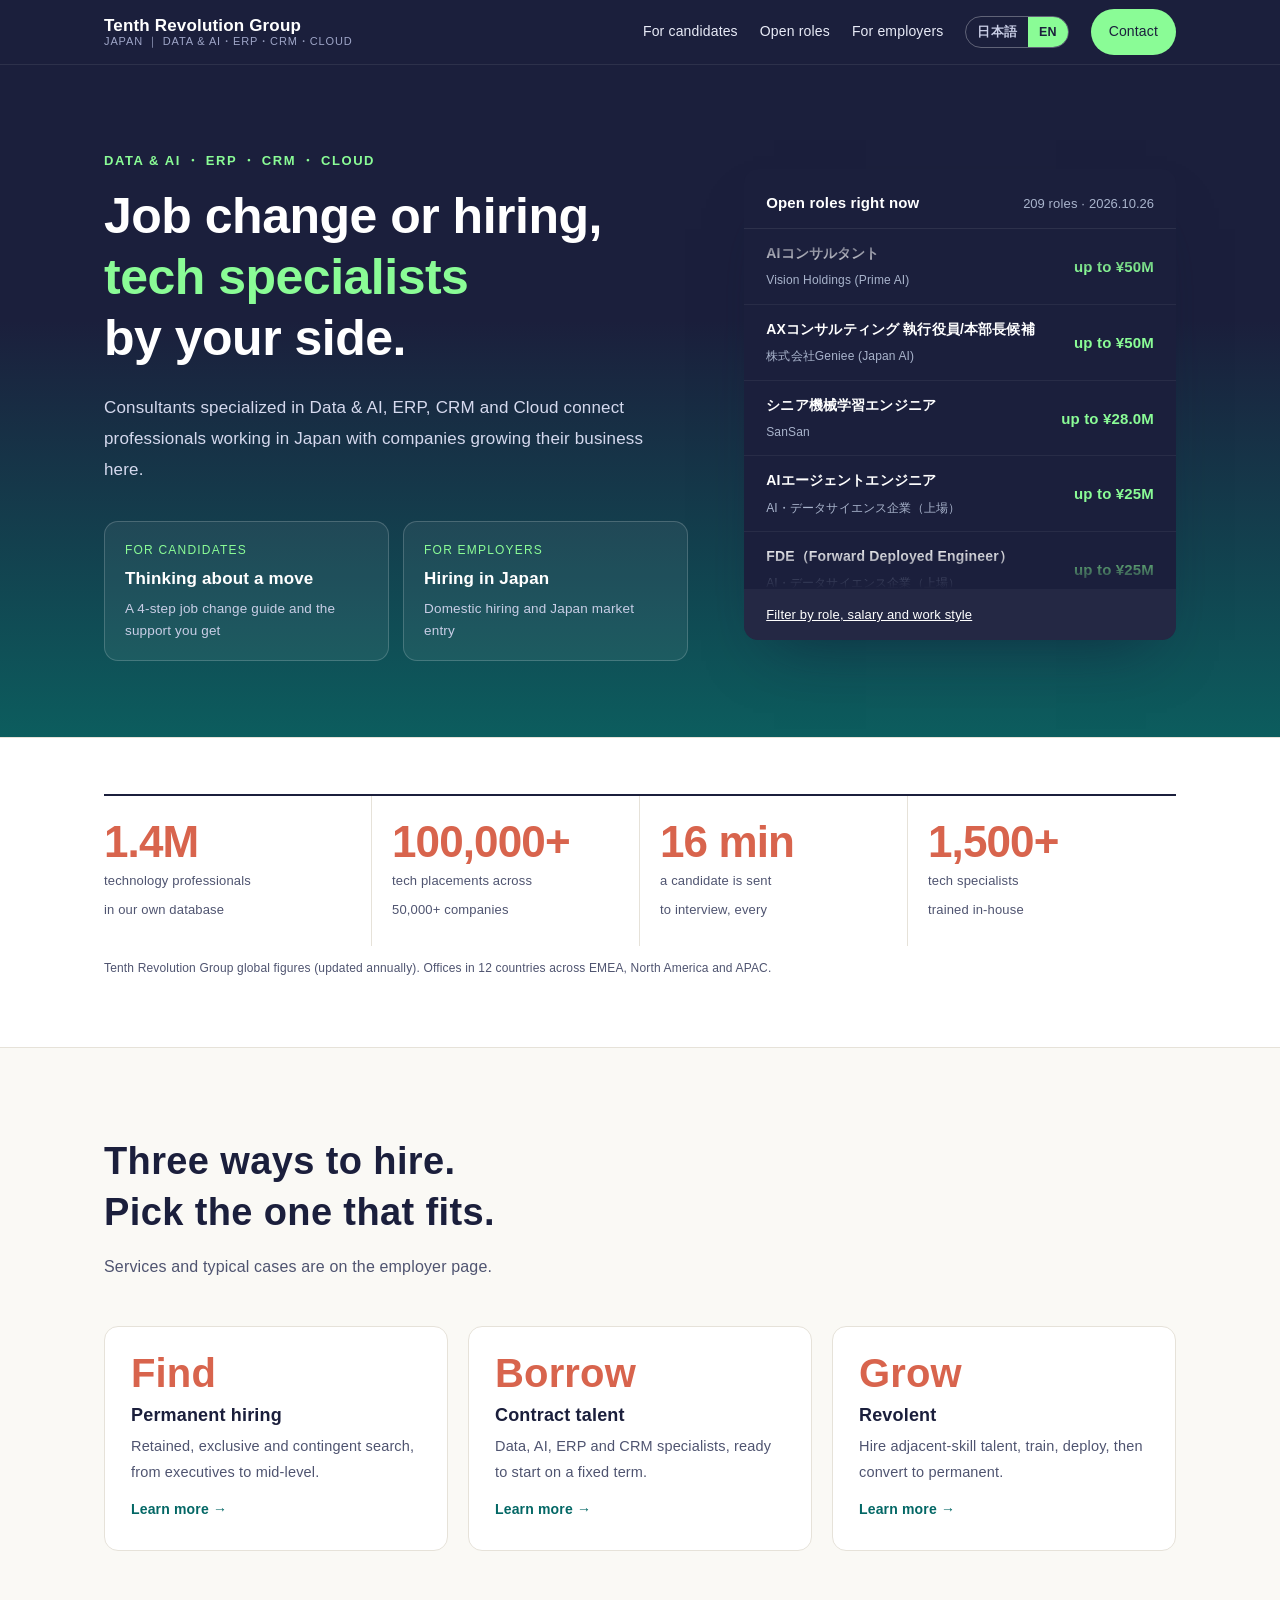
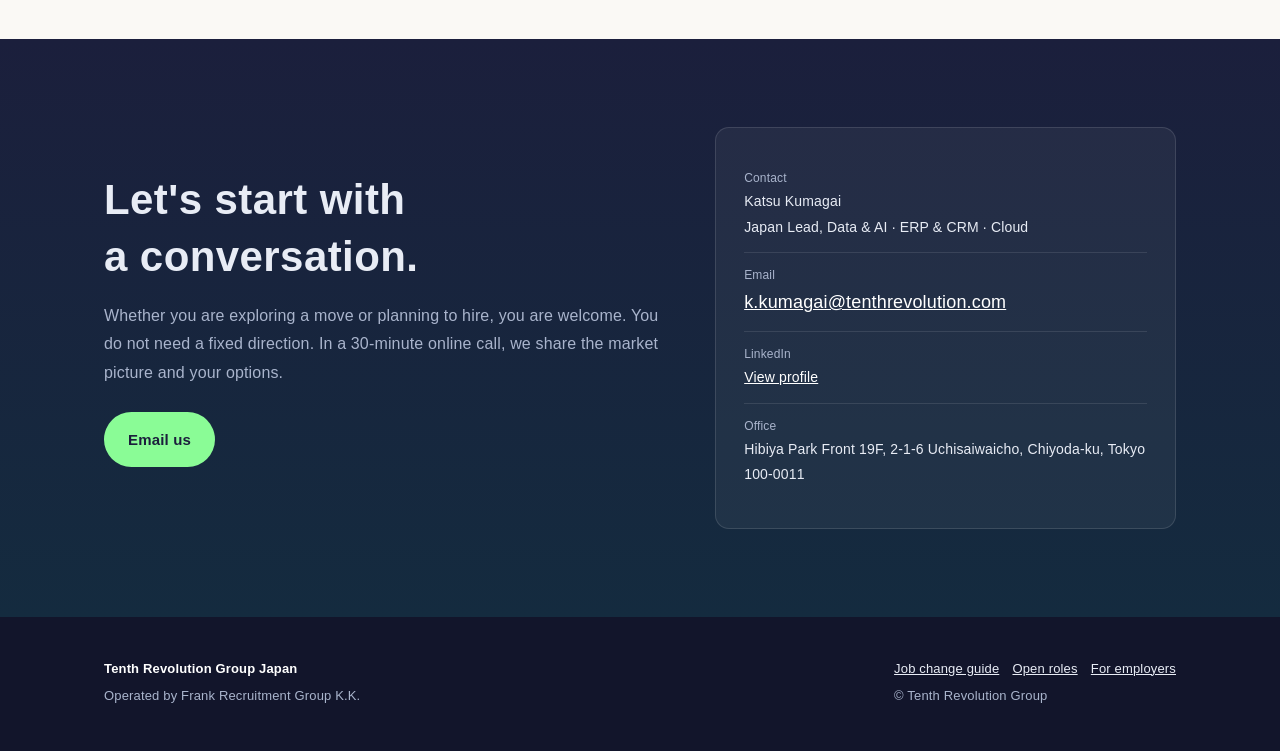
==== commit d17a1429: "Add files via upload" ====
--- a/en/index.html
+++ b/en/index.html
@@ -9,8 +9,7 @@
 <meta property="og:type" content="website">
 <link rel="alternate" hreflang="ja" href="../index.html">
 <link rel="alternate" hreflang="en" href="index.html">
-<link rel="preconnect" href="https://fonts.googleapis.com"><link rel="preconnect" href="https://fonts.gstatic.com" crossorigin>
-<link href="https://fonts.googleapis.com/css2?family=Figtree:wght@500;600;700&family=Zen+Kaku+Gothic+New:wght@400;500;700;900&display=swap" rel="stylesheet">
+
 <link rel="stylesheet" href="../assets/style.css">
 </head>
 <body>
--- a/assets/style.css
+++ b/assets/style.css
@@ -16,12 +16,12 @@
   --radius-s:6px;
   --radius-l:14px;
   --wrap:1120px;
-  --jp:"Zen Kaku Gothic New",system-ui,"Hiragino Sans","Noto Sans JP",sans-serif;
-  --num:"Figtree","Zen Kaku Gothic New",system-ui,sans-serif;
+  --jp:"Helvetica Neue",Helvetica,Arial,"Hiragino Kaku Gothic ProN","Hiragino Sans","Yu Gothic Medium","Yu Gothic",Meiryo,sans-serif;
+  --num:"Helvetica Neue",Helvetica,Arial,sans-serif;
 }
 *{box-sizing:border-box}
 html{scroll-behavior:smooth}
-body{margin:0;background:var(--paper);color:var(--ink);font-family:var(--jp);font-size:16px;line-height:1.85;letter-spacing:.02em;-webkit-font-smoothing:antialiased}
+body{margin:0;background:var(--paper);color:var(--ink);font-family:var(--jp);font-size:16px;line-height:1.8;letter-spacing:.01em;-webkit-font-smoothing:antialiased}
 img{max-width:100%}
 a{color:var(--teal)}
 a:focus-visible,button:focus-visible,input:focus-visible,select:focus-visible,summary:focus-visible{outline:3px solid var(--teal);outline-offset:2px;border-radius:4px}
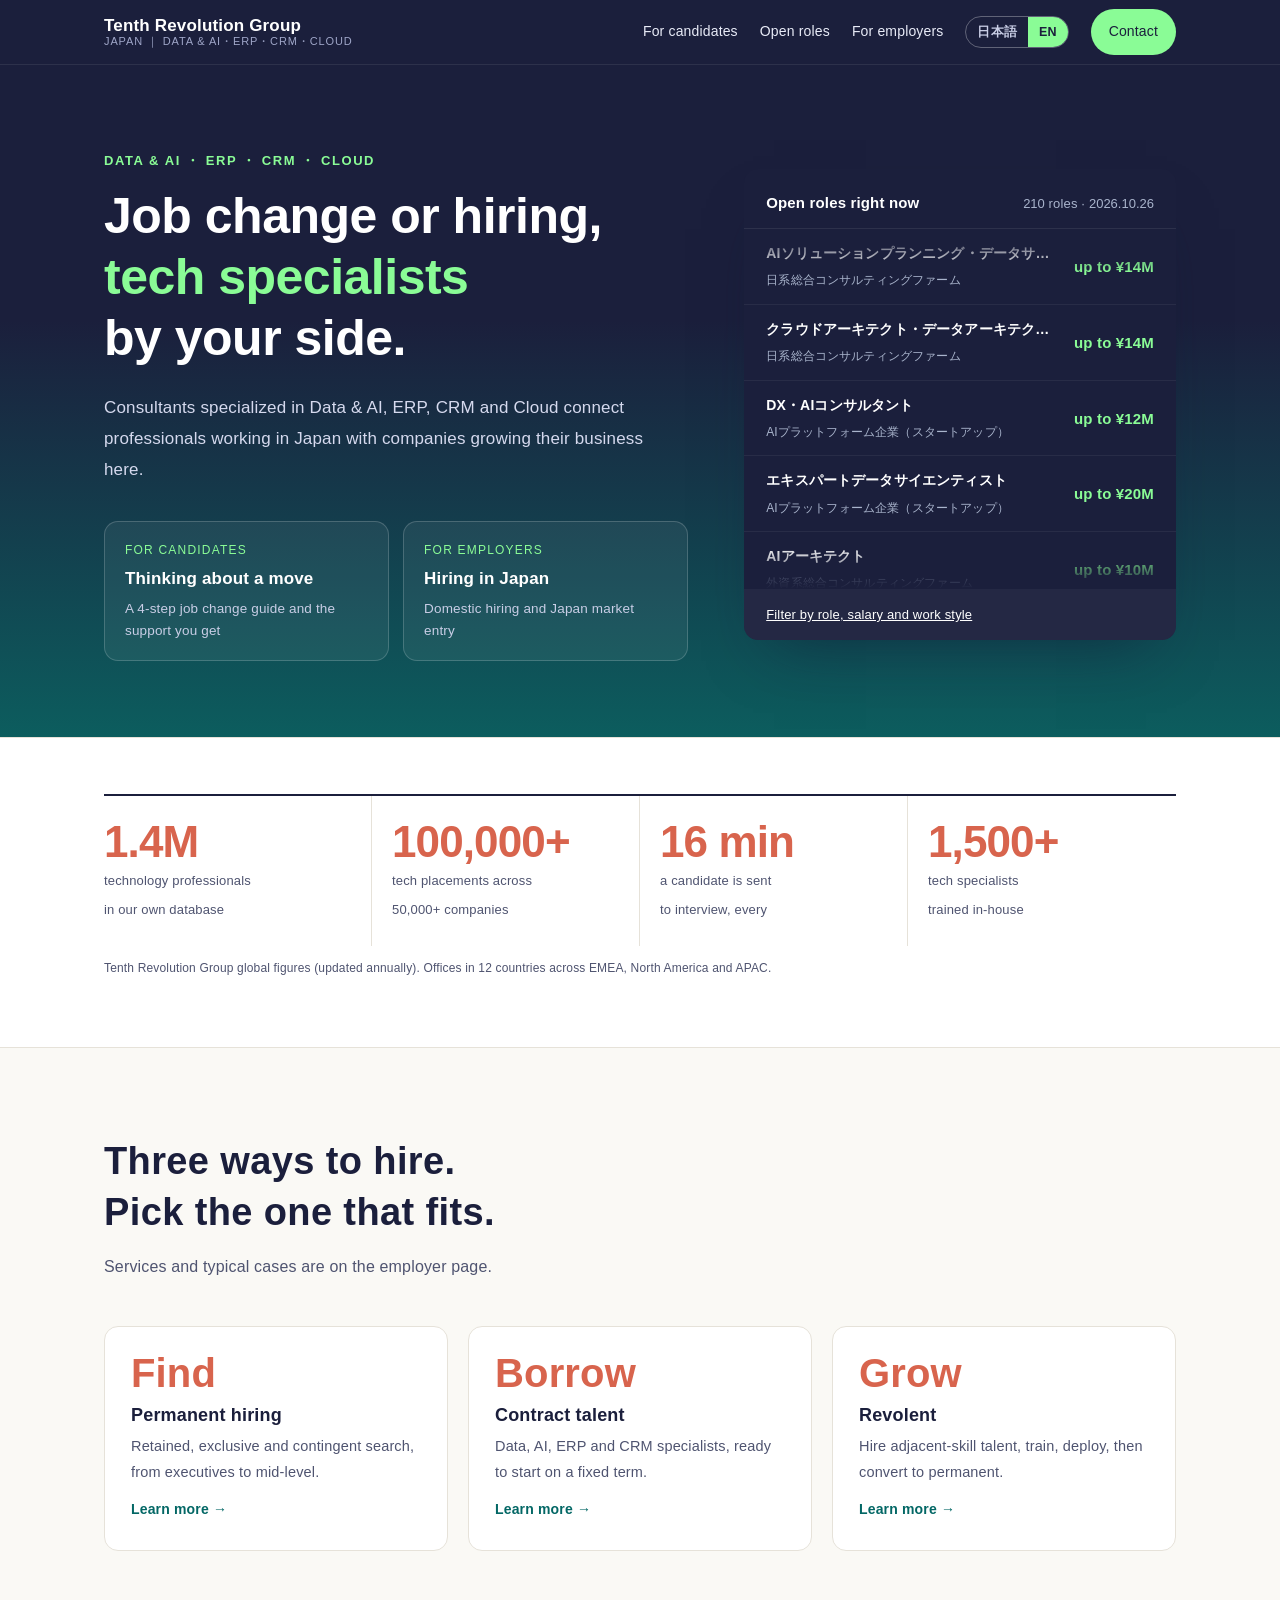
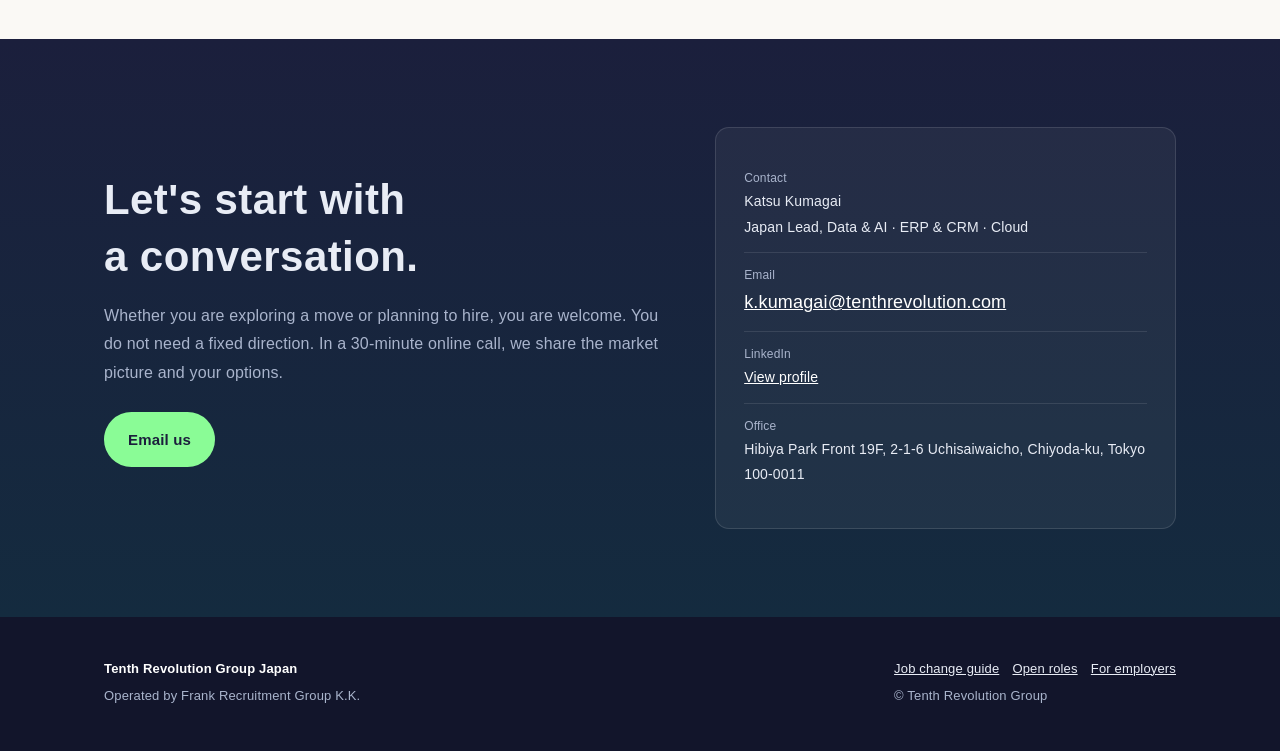
==== commit 60f5b221: "Add files via upload" ====
--- a/en/index.html
+++ b/en/index.html
@@ -117,6 +117,8 @@
 <script src="../data/jobs.js"></script>
 <script src="../assets/data-loader.js"></script>
 <script src="../assets/site.js"></script>
+<script src="../assets/auth-config.js"></script>
+<script src="../assets/auth.js"></script>
 
 </body>
 </html>
--- a/assets/style.css
+++ b/assets/style.css
@@ -425,3 +425,18 @@
 .ocard p{font-size:14.5px;color:var(--ink-2);margin:0 0 14px}
 @media (max-width:900px){.ogrid{grid-template-columns:1fr}}
 .pattern[hidden]{display:none}
+
+/* ===== ログイン ===== */
+.loginbtn{font:inherit;font-size:14px;font-weight:600;color:var(--ink);background:transparent;border:1px solid var(--line);border-radius:999px;padding:6px 14px;cursor:pointer}
+.loginbtn:hover{border-color:var(--teal);color:var(--teal)}
+.loginbtn.on{background:var(--teal-soft);border-color:var(--teal);color:var(--teal)}
+.login-modal{position:fixed;inset:0;background:rgba(27,31,60,.55);display:grid;place-items:center;z-index:100;padding:16px}
+.login-card{position:relative;background:#fff;border-radius:16px;padding:32px 28px;max-width:420px;width:100%;box-shadow:0 20px 60px rgba(0,0,0,.3)}
+.login-card h2{margin:0 0 10px;font-size:22px}
+.login-card p{margin:0 0 18px;font-size:14px;color:var(--ink-2);line-height:1.7}
+.login-card .lm-x{position:absolute;right:12px;top:8px;border:0;background:none;font-size:26px;line-height:1;cursor:pointer;color:var(--ink-2)}
+.login-card .lm-msg{margin:14px 0 0;min-height:1.4em;font-size:14px;color:var(--teal);font-weight:600}
+.jd-link{color:inherit;text-decoration:underline;text-decoration-color:var(--teal);text-underline-offset:3px}
+.jd-link:hover{color:var(--teal)}
+.jd-ico{color:var(--teal);font-size:.85em}
+@media (max-width:760px){.loginbtn{align-self:flex-start}}
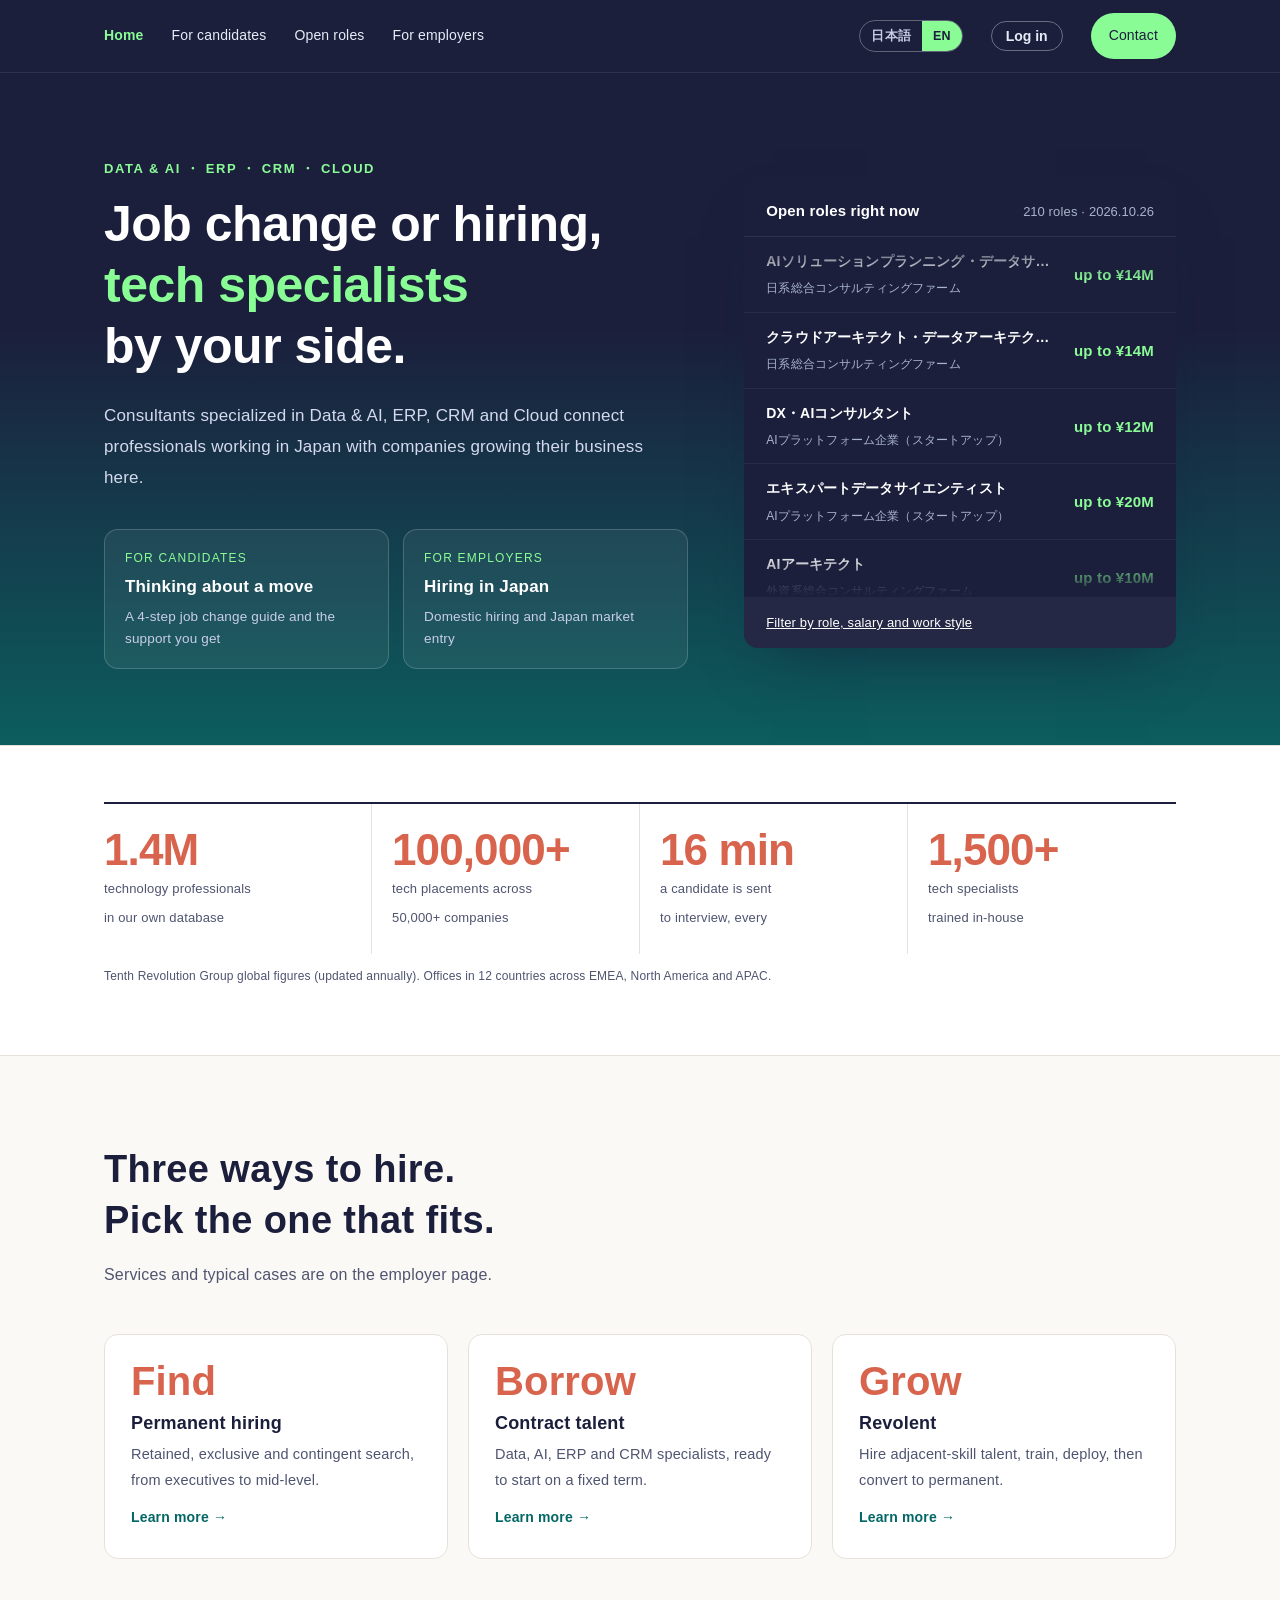
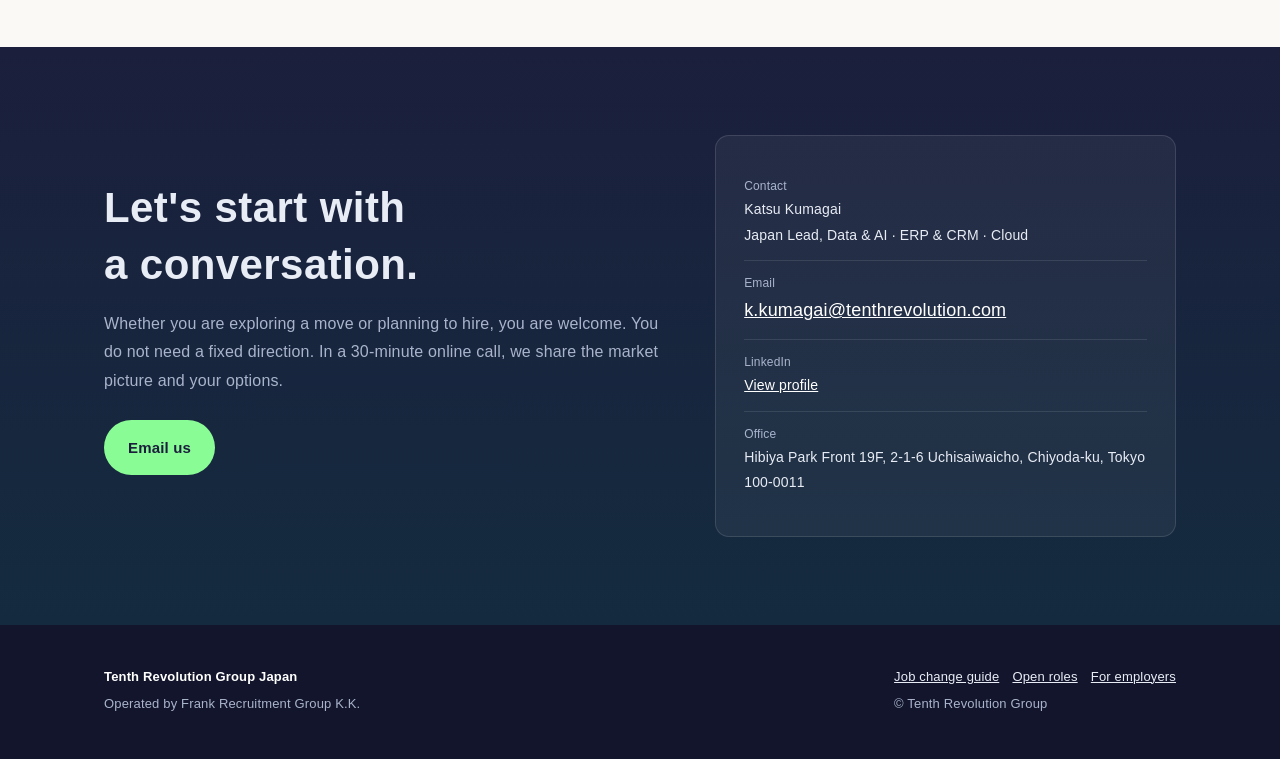
==== commit 11d20f98: "Add files via upload" ====
--- a/en/index.html
+++ b/en/index.html
@@ -17,14 +17,15 @@
 
 <header class="site-head">
   <div class="wrap">
-    <a class="brand" href="index.html"><span>Tenth Revolution Group</span><small>JAPAN ｜ DATA &amp; AI・ERP・CRM・CLOUD</small></a>
     <button class="menu-toggle" aria-expanded="false" aria-controls="nav">Menu</button>
+    <a class="btn btn-primary btn-sm head-cta" href="#contact">Contact</a>
     <nav class="nav" id="nav">
+      <a href="index.html" aria-current="page">Home</a>
       <a href="job-change.html">For candidates</a>
       <a href="jobs.html">Open roles</a>
       <a href="hiring.html">For employers</a>
       <span class="lang" role="group" aria-label="Language"><a href="../index.html" hreflang="ja" lang="ja">日本語</a><a href="index.html" hreflang="en" lang="en" class="on">EN</a></span>
-      <a class="btn btn-primary btn-sm" href="#contact">Contact</a>
+      <a class="btn btn-primary btn-sm nav-cta" href="#contact">Contact</a>
     </nav>
   </div>
 </header>
--- a/assets/style.css
+++ b/assets/style.css
@@ -440,3 +440,31 @@
 .jd-link:hover{color:var(--teal)}
 .jd-ico{color:var(--teal);font-size:.85em}
 @media (max-width:760px){.loginbtn{align-self:flex-start}}
+/* login button on dark header */
+.site-head .loginbtn{color:#E8EBF7;border-color:rgba(255,255,255,.35);white-space:nowrap;padding:6px 14px;line-height:1.2}
+.site-head .loginbtn:hover{color:var(--mint);border-color:var(--mint)}
+.site-head .loginbtn.on{background:rgba(255,255,255,.1);border-color:var(--mint);color:var(--mint)}
+
+/* ===== Header v3: ロゴ削除・余白・モバイル ===== */
+.site-head .wrap{height:72px;gap:20px}
+.nav{margin-left:0;flex:1;gap:28px}
+.nav a{white-space:nowrap}
+.nav .lang{margin-left:auto}
+.head-cta{display:none}
+@media (max-width:1080px){.nav{gap:20px}}
+@media (max-width:820px){
+  .site-head .wrap{height:60px;justify-content:space-between}
+  .menu-toggle{display:block;margin-left:0;min-height:40px;padding:6px 14px}
+  .head-cta{display:inline-flex}
+  .nav-cta{display:none}
+  .nav{position:absolute;top:60px;flex:none;gap:4px;padding:8px 24px 20px}
+  .nav > a:not(.btn){padding:12px 0;font-size:16px;width:100%;border-bottom:1px solid rgba(255,255,255,.08)}
+  .nav .lang{margin:12px 0 4px}
+  .nav .lang a{width:auto;padding:7px 16px;border:0;font-size:14px;white-space:nowrap}
+  .nav .loginbtn{margin-top:8px;min-height:40px}
+}
+@media (max-width:640px){
+  .filters .f-row select{flex:1 1 calc(50% - 5px);width:auto;min-width:0;max-width:none;min-height:42px}
+  .filters .f-row input[type=search],.filters .f-row input[type=text]{flex:1 1 100%;min-height:42px}
+  .f-salary{flex:1 1 100%}
+}
